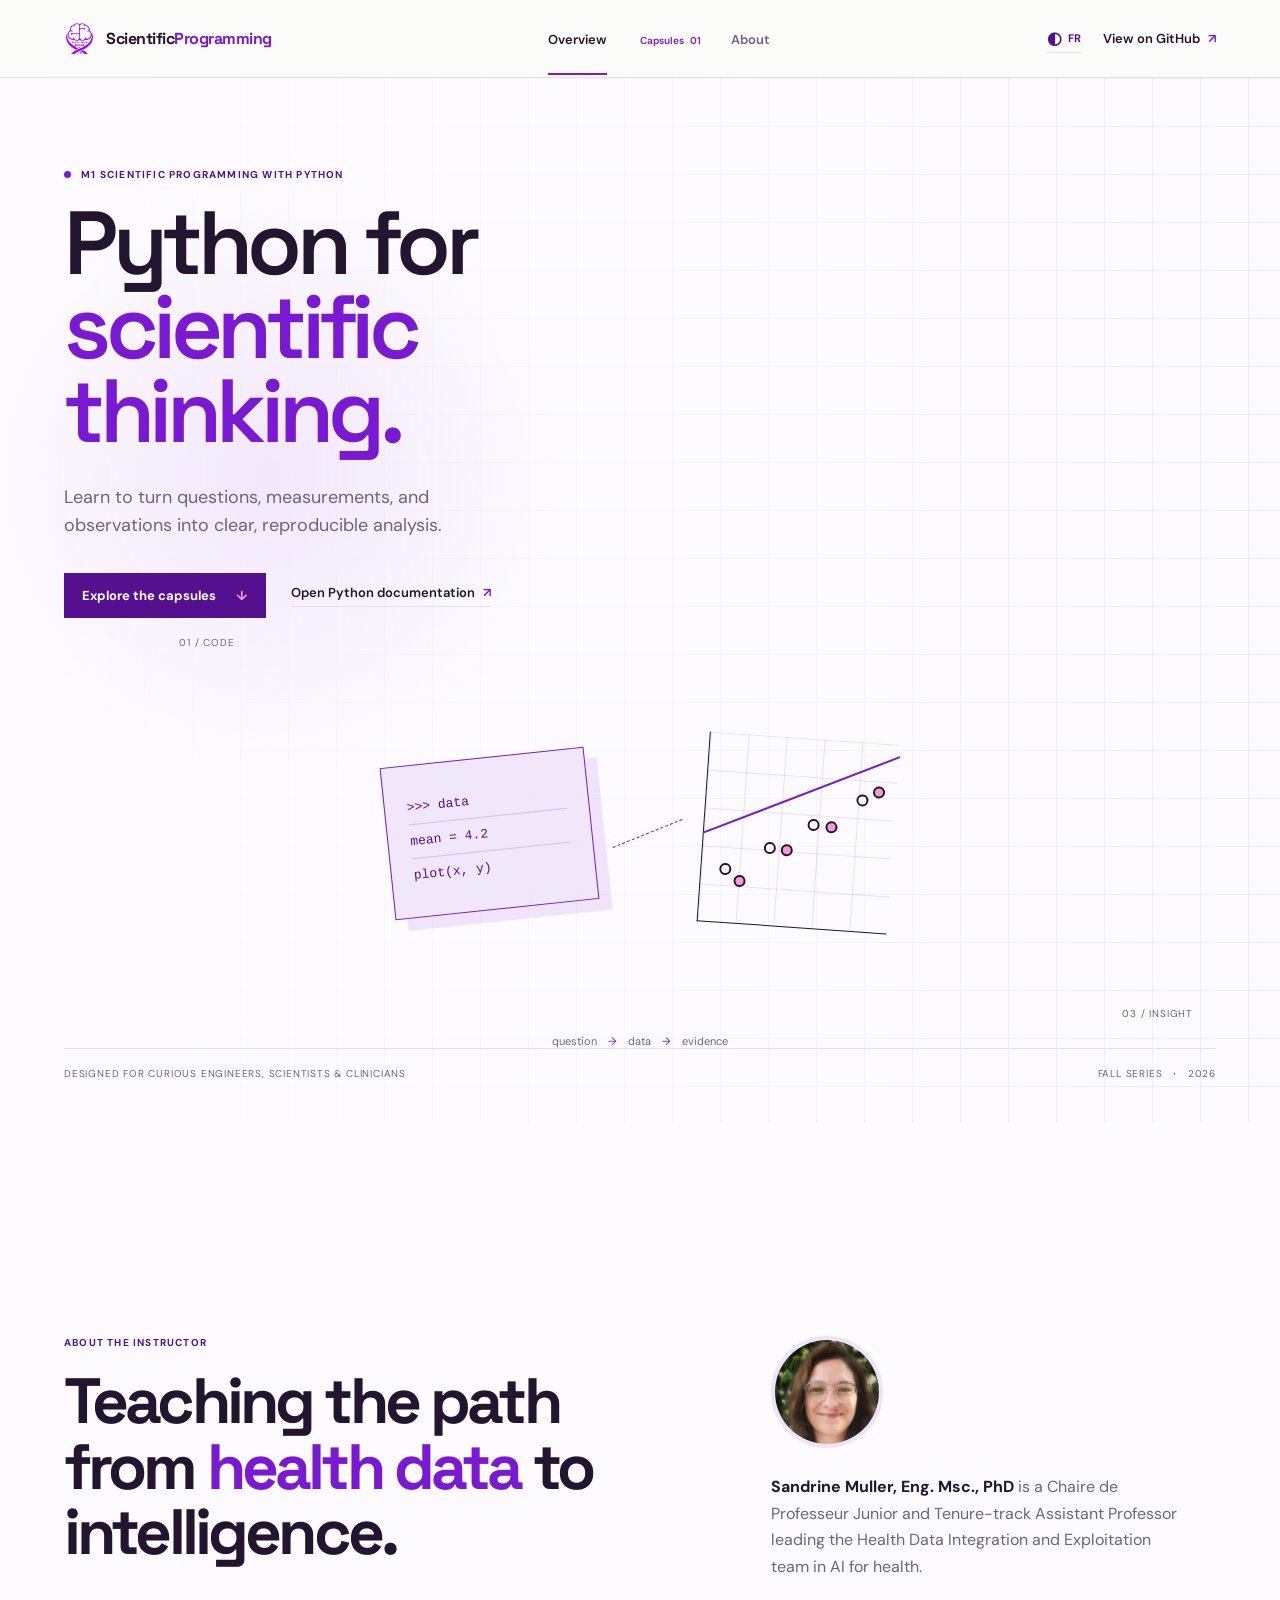
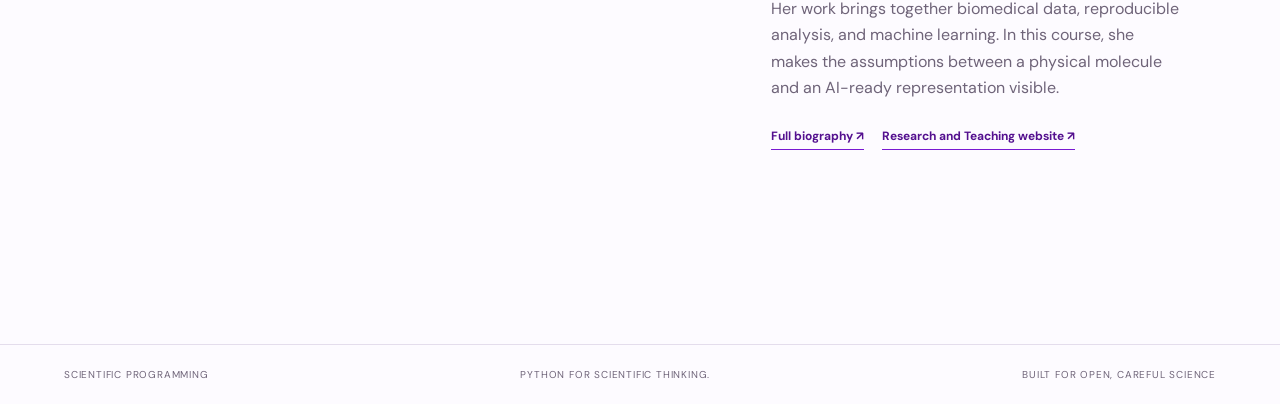
==== site/index.html @ 2bdbfa8b "creating first capsule: set up" ====
<!doctype html>
<html lang="en">
<head>
  <meta charset="utf-8">
  <meta name="viewport" content="width=device-width, initial-scale=1">
  <meta name="description" content="A beginner-friendly scientific programming course with Python.">
  <title>Scientific Programming with Python</title>
  <link rel="icon" type="image/png" href="icon.png">
  <link rel="preconnect" href="https://fonts.googleapis.com">
  <link rel="preconnect" href="https://fonts.gstatic.com" crossorigin>
  <link href="https://fonts.googleapis.com/css2?family=DM+Sans:wght@400;500;600;700&family=Space+Grotesk:wght@500;600;700&display=swap" rel="stylesheet">
  <link rel="stylesheet" href="styles.css">
</head>
<body>
  <header class="site-header">
    <a class="wordmark" href="#overview">
      <img src="icon.png" alt="">
      <span>Scientific<span>Programming</span></span>
    </a>
    <nav class="main-nav" aria-label="Main navigation">
      <button class="nav-link is-active" data-tab="overview" data-label="overview">Overview</button>
      <button class="nav-link" data-tab="courses">
        <span data-label="courses">Capsules</span>
        <span id="nav-course-count">01</span>
      </button>
      <button class="nav-link" data-tab="about" data-label="about">About</button>
    </nav>
    <div class="header-actions">
      <button class="language-toggle" id="language-toggle" type="button" aria-label="Passer en francais" title="Passer en francais">
        <span aria-hidden="true">◐</span>
        <span class="language-code">FR</span>
      </button>
      <a class="github-link" data-label="github" href="https://github.com/sandrine-muller/Python4Beginners" target="_blank" rel="noreferrer">
        View on GitHub <span>↗</span>
      </a>
    </div>
  </header>

  <main>
    <section class="hero tab-panel is-visible" data-panel="overview" id="overview">
      <div class="hero-copy">
        <p class="eyebrow"><span class="eyebrow-dot"></span> M1 Scientific programming with Python</p>
        <h1>Python for<br><em>scientific thinking.</em></h1>
        <p class="hero-lede">Learn to turn questions, measurements, and observations into clear, reproducible analysis.</p>
        <div class="hero-actions">
          <button class="button button-dark" data-tab="courses" data-label="explore">Explore the capsules <span>↓</span></button>
          <a class="text-link" data-label="reference" href="https://docs.python.org/3/tutorial/" target="_blank" rel="noreferrer">Open Python documentation <span>↗</span></a>
        </div>
      </div>
      <div class="hero-visual" aria-label="A visual path from Python code to structured data and a scientific plot">
        <div class="visual-label label-top">01 / code</div>
        <div class="visual-label label-bottom">03 / insight</div>
        <div class="code-diagram">
          <span>&gt;&gt;&gt; data</span>
          <span>mean = 4.2</span>
          <span>plot(x, y)</span>
        </div>
        <div class="path-line"></div>
        <div class="plot-diagram">
          <i></i><i></i><i></i><i></i>
          <b></b><b></b><b></b><b></b>
        </div>
        <div class="visual-caption">question <span>→</span> data <span>→</span> evidence</div>
      </div>
      <div class="hero-footer">
        <span>Designed for curious engineers, scientists &amp; clinicians</span>
        <span>Fall series <b>·</b> 2026</span>
      </div>
    </section>

    <section class="content-section tab-panel" data-panel="courses" id="courses">
      <div class="section-heading">
        <div>
          <p class="eyebrow" data-label="curriculum">The curriculum</p>
          <h2>Small steps.<br><em>Scientific habits.</em></h2>
        </div>
        <p class="section-intro" data-label="course-intro">Short, focused resources to help you become confident with Python for scientific work.</p>
      </div>
      <div class="course-layout">
        <div class="course-list" id="course-list">
          <p class="loading">Loading capsules...</p>
        </div>
        <aside class="course-detail" id="course-detail">
          <p class="detail-kicker">Select a capsule</p>
          <h3>Start at the beginning.</h3>
          <p>Choose a capsule to see its learning outcomes and next steps.</p>
        </aside>
      </div>
    </section>

    <section class="lesson-panel tab-panel" data-panel="tutorial" id="tutorial">
      <div class="lesson-toolbar">
        <button class="back-button" id="back-to-courses" type="button">← <span data-label="back">Back to capsules</span></button>
      </div>
      <div id="lesson-content"></div>
    </section>

    <section class="content-section about-section tab-panel" data-panel="about" id="about">
      <div class="about-statement">
        <p class="eyebrow" data-label="about-eyebrow">About the instructor</p>
        <h2 data-label="about-title">Teaching the path from <em>health data</em> to intelligence.</h2>
      </div>
      <div class="about-copy">
        <img class="portrait" src="SandrineMuller-PhD-UGA.jpg" alt="Portrait of Sandrine Muller">
        <p><strong>Sandrine Muller, Eng. Msc., PhD</strong> is a Chaire de Professeur Junior and Tenure-track Assistant Professor leading the Health Data Integration and Exploitation team in AI for health.</p>
        <p data-label="about-text">Her work brings together biomedical data, reproducible analysis, and machine learning. In this course, she makes the assumptions between a physical molecule and an AI-ready representation visible.</p>
        <div class="profile-links">
          <a href="https://ai4health-daisy-lig.github.io/our-group/1-members/sandrine-muller" target="_blank" rel="noreferrer">Full biography ↗</a>
          <a href="https://ai4health-daisy-lig.github.io/" target="_blank" rel="noreferrer">Research and Teaching website ↗</a>
        </div>
      </div>
    </section>
  </main>

  <footer class="site-footer">
    <span>Scientific Programming</span>
    <span>Python for scientific thinking.</span>
    <span data-label="footer-copy">Built for open, careful science</span>
  </footer>
  <script src="app.js"></script>
</body>
</html>
---- site/styles.css ----
:root { --ink:#21152f; --muted:#6f6479; --line:#e4ddec; --paper:#fdfbff; --purple:#7919d1; --purple-dark:#54108f; --lilac:#eee3fb; --pink:#f39bd1; --blue:#b7d8ff; --display:'Space Grotesk',sans-serif; --body:'DM Sans',sans-serif; }
* { box-sizing:border-box; }
html { scroll-behavior:smooth; }
body { margin:0; color:var(--ink); background:var(--paper); font-family:var(--body); font-size:16px; }
button,a { font:inherit; } button { cursor:pointer; }
.site-header { height:78px; padding:0 5vw; display:flex; align-items:center; justify-content:space-between; border-bottom:1px solid var(--line); background:rgba(251,252,250,.94); position:sticky; top:0; z-index:5; backdrop-filter:blur(12px); }
.wordmark { display:flex; align-items:center; gap:11px; color:var(--ink); text-decoration:none; font-family:var(--display); font-size:16px; font-weight:700; letter-spacing:-.03em; }.wordmark img { width:31px; height:31px; object-fit:contain; }.wordmark>span span { color:var(--purple); }
.main-nav { display:flex; align-items:center; gap:30px; height:100%; }.nav-link { border:0; border-bottom:2px solid transparent; background:transparent; color:var(--muted); padding:28px 0 25px; font-size:13px; font-weight:600; transition:color .2s,border-color .2s; }.nav-link:hover,.nav-link.is-active { color:var(--ink); border-bottom-color:var(--purple); }.nav-link span { margin-left:3px; font-size:10px; color:var(--purple); }.github-link,.text-link { color:var(--ink); text-decoration:none; font-size:13px; font-weight:600; }.github-link span,.text-link span { color:var(--purple); margin-left:5px; }.tab-panel { display:none; }.tab-panel.is-visible { display:block; }
.hero { min-height:calc(100vh - 78px); padding:10vh 5vw 42px; position:relative; display:grid; grid-template-columns:1fr 1.05fr; gap:5vw; align-content:center; overflow:hidden; background-image:linear-gradient(rgba(228,221,236,.55) 1px,transparent 1px),linear-gradient(90deg,rgba(228,221,236,.55) 1px,transparent 1px); background-size:48px 48px; }.hero:before { content:''; position:absolute; inset:0; background:radial-gradient(circle at 21% 38%,rgba(238,227,251,.8),transparent 25%),linear-gradient(90deg,var(--paper) 3%,rgba(253,251,255,.65) 48%,transparent 100%); pointer-events:none; }.hero-copy,.hero-visual,.hero-footer { position:relative; z-index:1; }.eyebrow { margin:0 0 20px; color:var(--purple-dark); text-transform:uppercase; letter-spacing:.12em; font-size:10px; font-weight:700; }.eyebrow-dot { display:inline-block; width:7px; height:7px; margin-right:7px; border-radius:50%; background:var(--purple); } h1,h2,h3 { font-family:var(--display); letter-spacing:-.06em; }.hero h1 { max-width:650px; margin:0; font-size:clamp(52px,7vw,104px); line-height:.94; font-weight:600; }.hero h1 em,h2 em { color:var(--purple); font-style:normal; }.hero-lede { max-width:440px; margin:30px 0 34px; color:var(--muted); font-size:18px; line-height:1.55; }.hero-actions { display:flex; align-items:center; gap:25px; }.button { border:0; padding:14px 18px; font-size:13px; font-weight:700; }.button-dark { color:white; background:var(--purple-dark); }.button-dark span { margin-left:17px; color:var(--pink); }.text-link { border-bottom:1px solid var(--line); padding-bottom:5px; }
.hero-visual { min-height:430px; display:flex; justify-content:center; align-items:center; }.cell-diagram { width:210px; height:210px; position:relative; border:1px solid #a77ad0; border-radius:48% 52% 45% 55%; transform:rotate(-22deg); background:rgba(238,227,251,.75); }.cell-core { position:absolute; width:72px; height:72px; left:69px; top:69px; border:1px solid var(--purple); border-radius:50%; background:rgba(255,255,255,.55); }.cell-core:after { content:''; position:absolute; width:22px; height:22px; left:24px; top:24px; border-radius:50%; background:var(--purple); }.cell-ring { position:absolute; border:1px dashed rgba(121,25,209,.5); border-radius:50%; }.ring-one { width:250px; height:135px; left:-21px; top:35px; transform:rotate(50deg); }.ring-two { width:145px; height:260px; left:31px; top:-27px; transform:rotate(32deg); }.cell-dot { position:absolute; width:10px; height:10px; background:var(--purple); border-radius:50%; }.dot-one { left:24px; top:42px; }.dot-two { left:175px; top:105px; background:var(--blue); }.dot-three { left:92px; top:185px; background:var(--purple-dark); }.path-line { width:75px; border-top:1px dashed var(--purple); transform:rotate(-22deg); margin:0 18px; }.network-diagram { width:180px; height:180px; position:relative; background-image:linear-gradient(30deg,transparent 48%,rgba(121,25,209,.5) 49%,rgba(121,25,209,.5) 51%,transparent 52%),linear-gradient(-30deg,transparent 48%,rgba(121,25,209,.5) 49%,rgba(121,25,209,.5) 51%,transparent 52%); background-size:65px 70px; }.network-diagram span,.network-diagram b { position:absolute; width:13px; height:13px; border:2px solid var(--ink); border-radius:50%; background:var(--paper); }.network-diagram span:nth-child(1) { left:4px; top:18px; }.network-diagram span:nth-child(2) { left:4px; top:82px; }.network-diagram span:nth-child(3) { left:4px; top:146px; }.network-diagram span:nth-child(4) { left:80px; top:18px; }.network-diagram span:nth-child(5) { left:80px; top:82px; }.network-diagram span:nth-child(6) { left:80px; top:146px; }.network-diagram span:nth-child(7) { right:4px; top:50px; }.network-diagram span:nth-child(8) { right:4px; top:114px; }.network-diagram b { width:7px; height:7px; border:0; background:var(--purple); }.network-diagram b:nth-of-type(1) { left:41px; top:48px; }.network-diagram b:nth-of-type(2) { left:119px; top:77px; }.network-diagram b:nth-of-type(3) { left:42px; top:125px; }.visual-label { position:absolute; color:var(--muted); font-size:10px; letter-spacing:.08em; text-transform:uppercase; }.label-top { top:18px; left:10%; }.label-bottom { right:2%; bottom:28px; }.visual-caption { position:absolute; bottom:0; left:50%; transform:translateX(-50%); color:var(--muted); font-size:11px; white-space:nowrap; }.visual-caption span { color:var(--purple); padding:0 8px; }.hero-footer { grid-column:1 / -1; display:flex; justify-content:space-between; border-top:1px solid var(--line); padding-top:18px; color:var(--muted); text-transform:uppercase; letter-spacing:.08em; font-size:10px; }.hero-footer b { color:var(--purple); padding:0 7px; }
.content-section { max-width:1280px; min-height:calc(100vh - 78px); margin:auto; padding:100px 5vw 80px; }.section-heading { display:flex; justify-content:space-between; align-items:end; gap:40px; padding-bottom:55px; }.section-heading h2 { max-width:600px; margin:0; font-size:clamp(43px,6vw,76px); line-height:.98; font-weight:600; }.section-intro { max-width:330px; margin:0; color:var(--muted); line-height:1.6; }.course-layout { display:grid; grid-template-columns:1.1fr .9fr; gap:56px; align-items:start; }.course-list { border-top:1px solid var(--ink); }.course-row { display:grid; grid-template-columns:48px 1fr auto; gap:20px; align-items:center; width:100%; padding:22px 0; border:0; border-bottom:1px solid var(--line); background:transparent; text-align:left; color:var(--ink); transition:padding .2s,background .2s; }.course-row:hover,.course-row.is-selected { padding-left:12px; padding-right:12px; background:var(--lilac); }.course-number { color:var(--purple); font-family:var(--display); font-size:14px; }.course-row h3 { margin:0 0 5px; font-size:20px; letter-spacing:-.04em; }.course-meta { margin:0; color:var(--muted); font-size:12px; }.course-arrow { color:var(--purple); font-size:22px; }.course-detail { min-height:360px; padding:30px; border-top:3px solid var(--purple); background:var(--lilac); }.detail-kicker,.resource-type { margin:0 0 18px; color:var(--purple-dark); text-transform:uppercase; letter-spacing:.1em; font-size:10px; font-weight:700; }.course-detail h3 { margin:0 0 20px; font-size:36px; line-height:1; }.course-detail p { color:var(--muted); line-height:1.6; }.detail-outcomes { padding:18px 0 5px; margin:20px 0 0; border-top:1px solid #d6c4e7; }.detail-outcomes li { margin:10px 0; color:var(--ink); font-size:13px; line-height:1.4; }.detail-topics { display:flex; flex-wrap:wrap; gap:7px; margin-top:22px; }.topic { padding:7px 9px; color:var(--ink); background:white; font-size:11px; }.detail-links { display:flex; flex-wrap:wrap; gap:15px; margin-top:22px; }.detail-links a { color:var(--ink); font-size:12px; font-weight:700; text-decoration:none; border-bottom:1px solid var(--purple); padding-bottom:3px; }.loading { color:var(--muted); }
.resource-grid { display:grid; grid-template-columns:repeat(2,1fr); border-top:1px solid var(--ink); border-left:1px solid var(--line); }.resource-card { position:relative; min-height:225px; padding:28px; color:var(--ink); text-decoration:none; border-right:1px solid var(--line); border-bottom:1px solid var(--line); transition:background .2s; }.resource-card:hover { background:var(--lilac); }.resource-card h3 { max-width:270px; margin:0 0 14px; font-size:25px; }.resource-card p { max-width:310px; margin:0; color:var(--muted); line-height:1.5; font-size:14px; }.resource-arrow { position:absolute; right:28px; bottom:26px; color:var(--purple); font-size:21px; }.about-section { display:grid; grid-template-columns:1.3fr 1fr; align-content:center; gap:10vw; }.about-statement h2 { max-width:700px; margin:0; font-size:clamp(40px,5vw,70px); line-height:1.02; }.about-copy { max-width:410px; color:var(--muted); line-height:1.65; }.about-copy strong { color:var(--ink); }.portrait { display:block; width:112px; height:112px; margin-bottom:26px; border:4px solid var(--lilac); border-radius:50%; object-fit:cover; object-position:top; }.profile-links { display:flex; flex-wrap:wrap; gap:12px 18px; margin-top:25px; }.profile-links a { color:var(--purple-dark); font-size:12px; font-weight:700; text-decoration:none; border-bottom:1px solid var(--purple); padding-bottom:3px; }.signature { display:flex; align-items:center; gap:12px; margin-top:36px; color:var(--ink); text-transform:uppercase; letter-spacing:.08em; font-size:10px; font-weight:700; }.signature-line { width:42px; height:2px; background:var(--purple); }.site-footer { display:flex; justify-content:space-between; padding:23px 5vw; border-top:1px solid var(--line); color:var(--muted); text-transform:uppercase; letter-spacing:.08em; font-size:10px; }
@media (max-width:850px) { .site-header { padding:0 24px; }.main-nav { gap:15px; }.github-link { display:none; }.hero { grid-template-columns:1fr; padding:80px 24px 32px; }.hero-visual { min-height:300px; transform:scale(.8); transform-origin:center; }.hero-footer { grid-column:1; gap:12px; flex-direction:column; }.content-section { padding:70px 24px 55px; }.section-heading,.course-layout,.about-section { display:block; }.section-intro { margin-top:25px; }.course-detail { margin-top:35px; }.about-copy { margin-top:30px; }.site-footer { gap:12px; flex-direction:column; } }
@media (max-width:520px) { .site-header { height:65px; }.wordmark { font-size:14px; }.main-nav { gap:10px; }.nav-link { padding:22px 0 20px; font-size:11px; }.nav-link span { display:none; }.hero { min-height:calc(100vh - 65px); padding-top:55px; }.hero h1 { font-size:52px; }.hero-lede { font-size:16px; }.hero-actions { align-items:flex-start; flex-direction:column; gap:20px; }.hero-visual { margin-left:-30px; transform:scale(.64); min-height:260px; }.hero-footer { font-size:9px; }.section-heading h2 { font-size:46px; }.course-row { grid-template-columns:30px 1fr 16px; gap:10px; }.course-row h3 { font-size:17px; }.resource-grid { grid-template-columns:1fr; }.about-statement h2 { font-size:42px; } }

.header-actions { display:flex; align-items:center; gap:22px; }
.language-toggle { display:flex; align-items:center; gap:6px; border:0; border-bottom:1px solid var(--line); padding:5px 0; background:transparent; color:var(--purple-dark); font-size:11px; font-weight:700; }
.language-toggle span:first-child { font-size:17px; line-height:1; }
.language-toggle:hover { color:var(--purple); }
.code-diagram { width:205px; padding:25px 22px; border:1px solid var(--purple); background:rgba(238,227,251,.8); transform:rotate(-6deg); box-shadow:12px 12px 0 rgba(121,25,209,.1); }
.code-diagram span { display:block; padding:9px 0; border-bottom:1px solid #d4bce9; color:var(--purple-dark); font-family:monospace; font-size:13px; }
.code-diagram span:last-child { border-bottom:0; }
.plot-diagram { width:190px; height:190px; position:relative; border-left:1px solid var(--ink); border-bottom:1px solid var(--ink); background-image:linear-gradient(rgba(121,25,209,.13) 1px,transparent 1px),linear-gradient(90deg,rgba(121,25,209,.13) 1px,transparent 1px); background-size:38px 38px; transform:rotate(4deg); }
.plot-diagram:after { content:''; position:absolute; width:210px; border-top:2px solid var(--purple); left:0; top:100px; transform:rotate(-25deg); transform-origin:left; }
.plot-diagram i,.plot-diagram b { position:absolute; z-index:1; width:12px; height:12px; border-radius:50%; border:2px solid var(--ink); background:var(--paper); }
.plot-diagram i:nth-child(1) { left:18px; top:130px; }.plot-diagram i:nth-child(2) { left:61px; top:106px; }.plot-diagram i:nth-child(3) { left:103px; top:80px; }.plot-diagram i:nth-child(4) { left:150px; top:52px; }
.plot-diagram b:nth-of-type(1) { left:33px; top:141px; background:var(--pink); }.plot-diagram b:nth-of-type(2) { left:78px; top:107px; background:var(--pink); }.plot-diagram b:nth-of-type(3) { left:121px; top:81px; background:var(--pink); }.plot-diagram b:nth-of-type(4) { left:166px; top:43px; background:var(--pink); }
.lesson-panel { max-width:1000px; margin:auto; padding:65px 5vw 100px; }
.lesson-toolbar { border-bottom:1px solid var(--line); padding-bottom:20px; }
.back-button { border:0; border-bottom:1px solid var(--line); padding:0 0 6px; background:transparent; color:var(--purple-dark); font-size:13px; font-weight:700; }
.lesson-panel h2 { max-width:820px; margin:45px 0 20px; font-size:clamp(44px,6vw,78px); line-height:.98; }
.lesson-intro { max-width:700px; color:var(--muted); font-size:18px; line-height:1.6; }
.lesson-sections { display:grid; grid-template-columns:repeat(2,1fr); gap:1px; margin-top:55px; background:var(--line); border-top:1px solid var(--line); }
.lesson-section { min-height:380px; padding:30px; background:var(--paper); }
.lesson-section h3 { margin:0 0 22px; font-size:23px; line-height:1.15; letter-spacing:-.04em; }
.lesson-section ol { padding-left:20px; color:var(--muted); line-height:1.6; }
.lesson-section li { margin:10px 0; padding-left:4px; }
.lesson-section pre { overflow:auto; margin:25px 0 0; padding:18px; color:#fdfbff; background:var(--ink); font-size:12px; line-height:1.6; white-space:pre; }
.lesson-link { display:inline-block; margin-top:24px; color:var(--purple-dark); font-size:12px; font-weight:700; text-decoration:none; border-bottom:1px solid var(--purple); padding-bottom:4px; }
.troubleshooting { margin-top:25px; border-top:1px solid var(--line); }
.troubleshooting div { padding:14px 0; border-bottom:1px solid var(--line); }
.troubleshooting strong { font-size:13px; }
.troubleshooting p { margin:5px 0 0; color:var(--muted); font-size:13px; line-height:1.5; }
.lesson-closing { margin:45px 0 0; padding:25px; border-left:3px solid var(--purple); background:var(--lilac); color:var(--ink); line-height:1.6; }
@media (max-width:850px) { .header-actions { gap:10px; }.lesson-panel { padding:55px 24px 75px; }.lesson-sections { grid-template-columns:1fr; }.lesson-section { min-height:0; } }
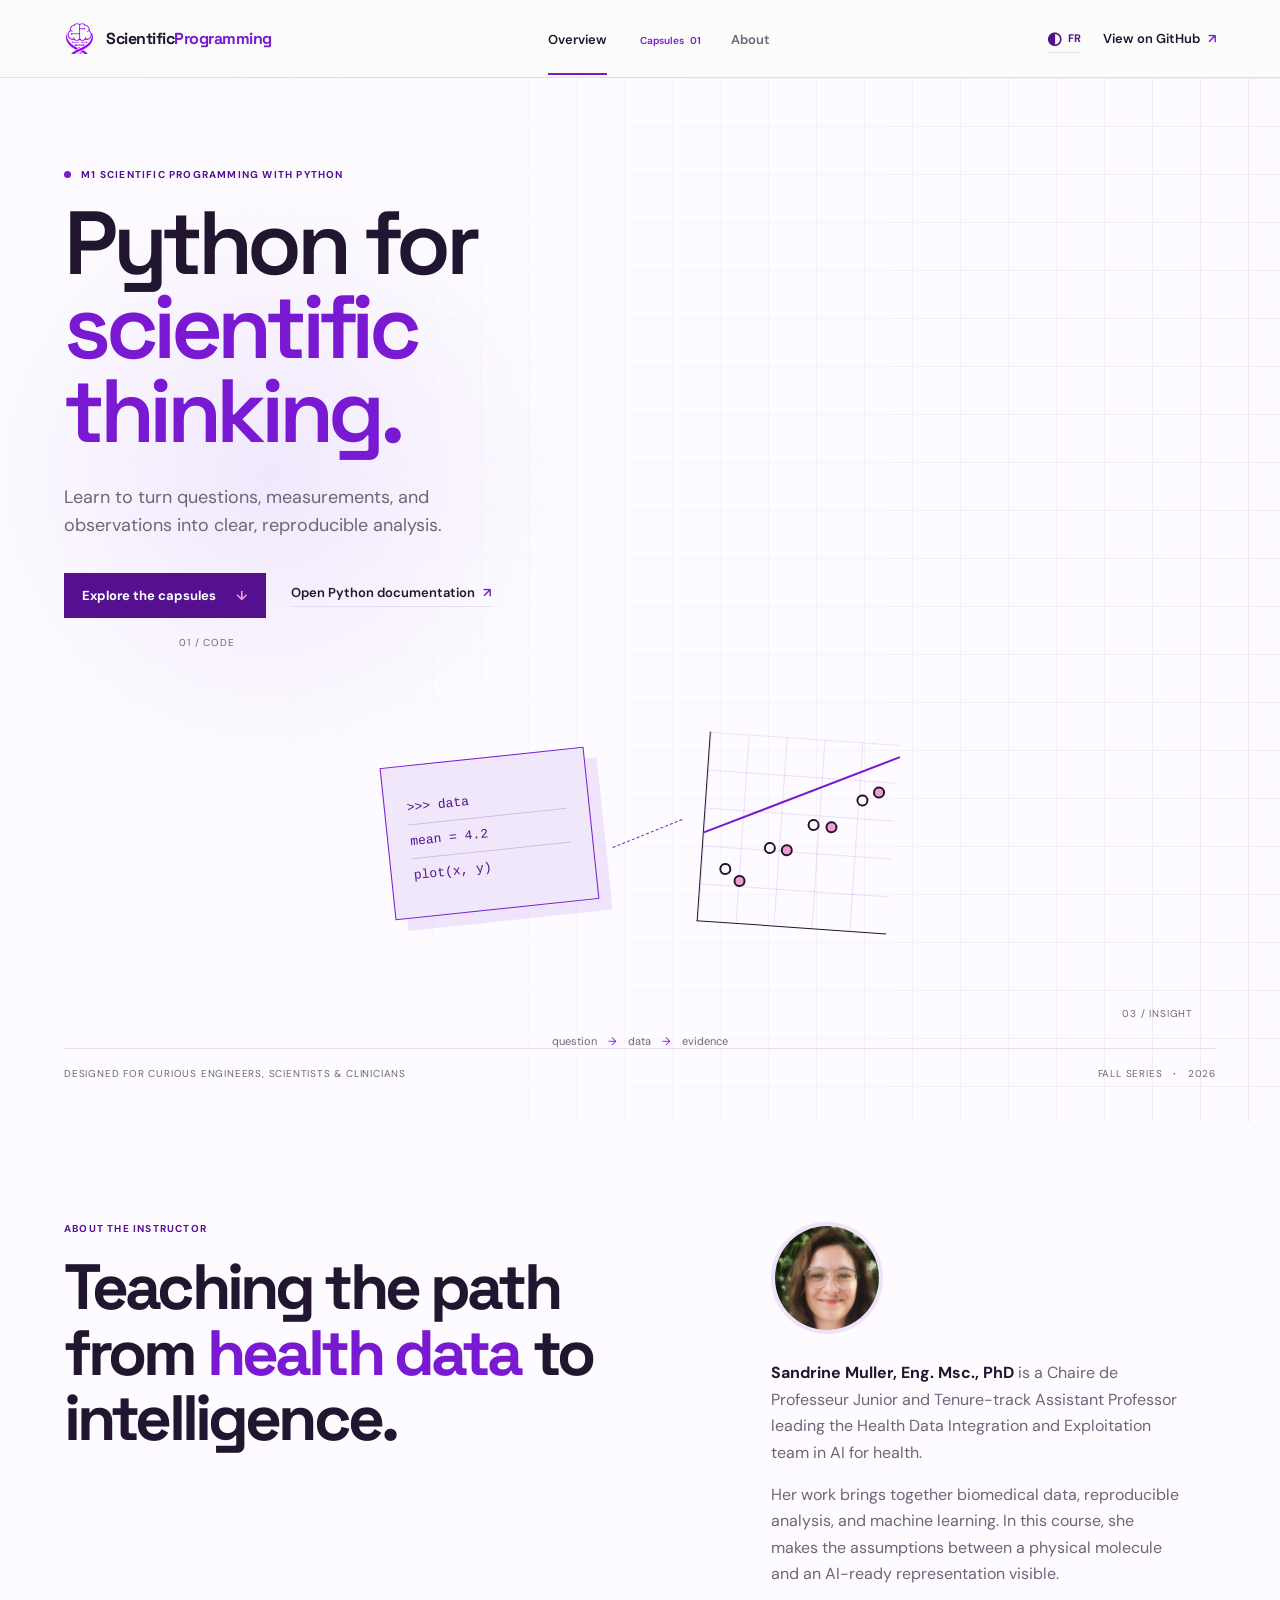
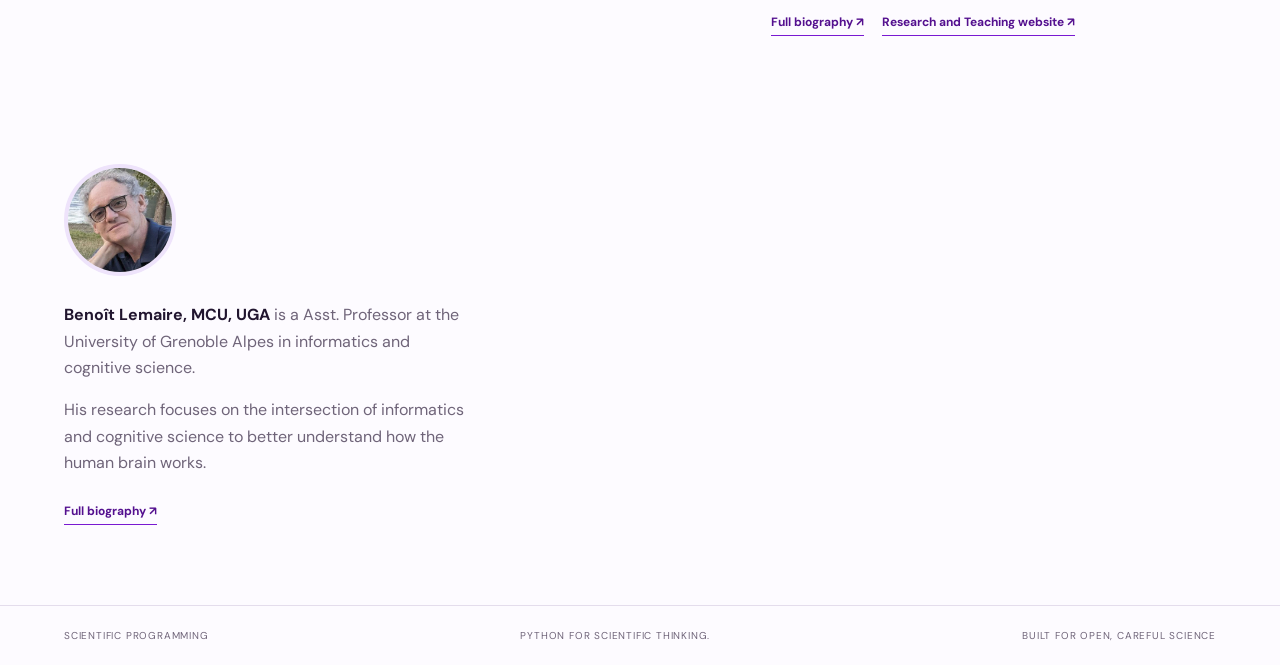
==== commit 51bb34c2: "add benoit's profile" ====
--- a/site/index.html
+++ b/site/index.html
@@ -30,7 +30,7 @@
         <span aria-hidden="true">◐</span>
         <span class="language-code">FR</span>
       </button>
-      <a class="github-link" data-label="github" href="https://github.com/sandrine-muller/Python4Beginners" target="_blank" rel="noreferrer">
+      <a class="github-link" data-label="github" href="https://github.com/AI4Health-DAISY-LIG/python4beginners" target="_blank" rel="noreferrer">
         View on GitHub <span>↗</span>
       </a>
     </div>
@@ -97,16 +97,24 @@
 
     <section class="content-section about-section tab-panel" data-panel="about" id="about">
       <div class="about-statement">
-        <p class="eyebrow" data-label="about-eyebrow">About the instructor</p>
+        <p class="eyebrow" data-label="about-eyebrow">About the instructors</p>
         <h2 data-label="about-title">Teaching the path from <em>health data</em> to intelligence.</h2>
       </div>
       <div class="about-copy">
-        <img class="portrait" src="SandrineMuller-PhD-UGA.jpg" alt="Portrait of Sandrine Muller">
+        <img class="portrait" src="images/SandrineMuller-PhD-UGA.jpg" alt="Portrait of Sandrine Muller">
         <p><strong>Sandrine Muller, Eng. Msc., PhD</strong> is a Chaire de Professeur Junior and Tenure-track Assistant Professor leading the Health Data Integration and Exploitation team in AI for health.</p>
         <p data-label="about-text">Her work brings together biomedical data, reproducible analysis, and machine learning. In this course, she makes the assumptions between a physical molecule and an AI-ready representation visible.</p>
         <div class="profile-links">
           <a href="https://ai4health-daisy-lig.github.io/our-group/1-members/sandrine-muller" target="_blank" rel="noreferrer">Full biography ↗</a>
           <a href="https://ai4health-daisy-lig.github.io/" target="_blank" rel="noreferrer">Research and Teaching website ↗</a>
+        </div>
+      </div>
+      <div class="about-copy">
+        <img class="portrait" src="images/BenoitLamaire.jpg" alt="Portrait of Benoît Lemaire">
+        <p><strong>Benoît Lemaire, MCU, UGA</strong>  is a Asst. Professor at the University of Grenoble Alpes in informatics and cognitive science.</p>
+        <p data-label="about-text">His research focuses on the intersection of informatics and cognitive science to better understand how the human brain works.</p>
+        <div class="profile-links">
+          <a href="https://lpnc.univ-grenoble-alpes.fr/fr/benoit-lemaire" target="_blank" rel="noreferrer">Full biography ↗</a>
         </div>
       </div>
     </section>
--- a/site/styles.css
+++ b/site/styles.css
@@ -42,4 +42,39 @@
 .troubleshooting strong { font-size:13px; }
 .troubleshooting p { margin:5px 0 0; color:var(--muted); font-size:13px; line-height:1.5; }
 .lesson-closing { margin:45px 0 0; padding:25px; border-left:3px solid var(--purple); background:var(--lilac); color:var(--ink); line-height:1.6; }
-@media (max-width:850px) { .header-actions { gap:10px; }.lesson-panel { padding:55px 24px 75px; }.lesson-sections { grid-template-columns:1fr; }.lesson-section { min-height:0; } }+@media (max-width:850px) { .header-actions { gap:10px; }.lesson-panel { padding:55px 24px 75px; }.lesson-sections { grid-template-columns:1fr; }.lesson-section { min-height:0; } }
+
+.tutorial-page .site-header { position:sticky; }
+.tutorial-layout { display:grid; grid-template-columns:240px minmax(0,860px); gap:75px; max-width:1280px; margin:0 auto; padding:70px 5vw 110px; align-items:start; }
+.tutorial-index { position:sticky; top:110px; border-top:2px solid var(--ink); padding-top:18px; }
+.tutorial-index .eyebrow { margin-bottom:22px; }
+.tutorial-index nav { display:grid; gap:3px; }
+.tutorial-index-link { display:grid; grid-template-columns:30px 1fr; gap:9px; padding:12px 9px; color:var(--muted); text-decoration:none; font-size:13px; line-height:1.35; border-left:2px solid transparent; }
+.tutorial-index-link span { color:var(--purple); font-family:var(--display); font-size:11px; }
+.tutorial-index-link:hover,.tutorial-index-link.is-current { color:var(--ink); border-left-color:var(--purple); background:var(--lilac); }
+.page-index { margin-top:34px; padding-top:20px; border-top:1px solid var(--line); }
+.page-index p { margin:0 0 13px; color:var(--purple-dark); text-transform:uppercase; letter-spacing:.12em; font-size:10px; font-weight:700; }
+.page-index a { display:block; padding:5px 0; color:var(--muted); font-size:12px; line-height:1.35; text-decoration:none; }
+.page-index a:hover { color:var(--purple-dark); }
+.tutorial-article { min-width:0; }
+.tutorial-article > h1 { max-width:800px; margin:0 0 28px; font-size:clamp(48px,6vw,86px); line-height:.95; }
+.tutorial-article > p:first-of-type { max-width:700px; margin:0 0 58px; color:var(--muted); font-size:19px; line-height:1.65; }
+.tutorial-article h2 { margin:70px 0 20px; padding-top:20px; border-top:1px solid var(--line); font-size:34px; line-height:1.05; }
+.tutorial-article h3 { margin:42px 0 13px; font-size:22px; line-height:1.15; letter-spacing:-.04em; }
+.tutorial-article p,.tutorial-article li { max-width:700px; color:var(--muted); line-height:1.7; }
+.tutorial-article ol,.tutorial-article ul { display:block; max-width:700px; padding-left:24px; }
+.tutorial-article li { padding-left:6px; margin:9px 0; }
+.tutorial-article a { color:var(--purple-dark); font-weight:700; }
+.tutorial-article code { padding:2px 5px; color:var(--purple-dark); background:var(--lilac); font-family:monospace; font-size:.9em; }
+.tutorial-article pre { max-width:760px; overflow:auto; margin:28px 0; padding:22px 24px; color:#fdfbff; background:var(--ink); line-height:1.65; }
+.tutorial-article pre code { padding:0; color:inherit; background:transparent; font-size:13px; white-space:pre; }
+.platform-code { position:relative; max-width:760px; }
+.platform-code[hidden] { display:none; }
+.platform-controls { display:flex; justify-content:flex-end; gap:3px; min-height:30px; padding:5px 8px; background:var(--ink); }
+.platform-controls button { border:0; padding:4px 7px; color:#b8a8c4; background:transparent; font-size:11px; line-height:1; }
+.platform-controls button:hover,.platform-controls button.is-selected { color:white; background:var(--purple); }
+.platform-controls button span { margin-left:3px; }
+.platform-code pre { margin:0; border-top:1px solid rgba(255,255,255,.12); }
+.tutorial-article img { display:block; width:100%; max-width:860px; height:auto; margin:30px 0 42px; border:1px solid var(--line); box-shadow:0 14px 30px rgba(33,21,47,.1); }
+@media (max-width:850px) { .tutorial-layout { grid-template-columns:1fr; gap:35px; padding:48px 24px 75px; }.tutorial-index { position:static; }.tutorial-index nav { grid-template-columns:repeat(2,minmax(0,1fr)); }.tutorial-article > h1 { font-size:52px; }.tutorial-article h2 { margin-top:52px; } }
+@media (max-width:520px) { .tutorial-page .main-nav { gap:10px; }.tutorial-page .github-link { display:none; }.tutorial-index nav { grid-template-columns:1fr; }.tutorial-article > h1 { font-size:45px; }.tutorial-article > p:first-of-type { font-size:17px; }.tutorial-article pre { margin-left:-4px; margin-right:-4px; padding:17px; } }
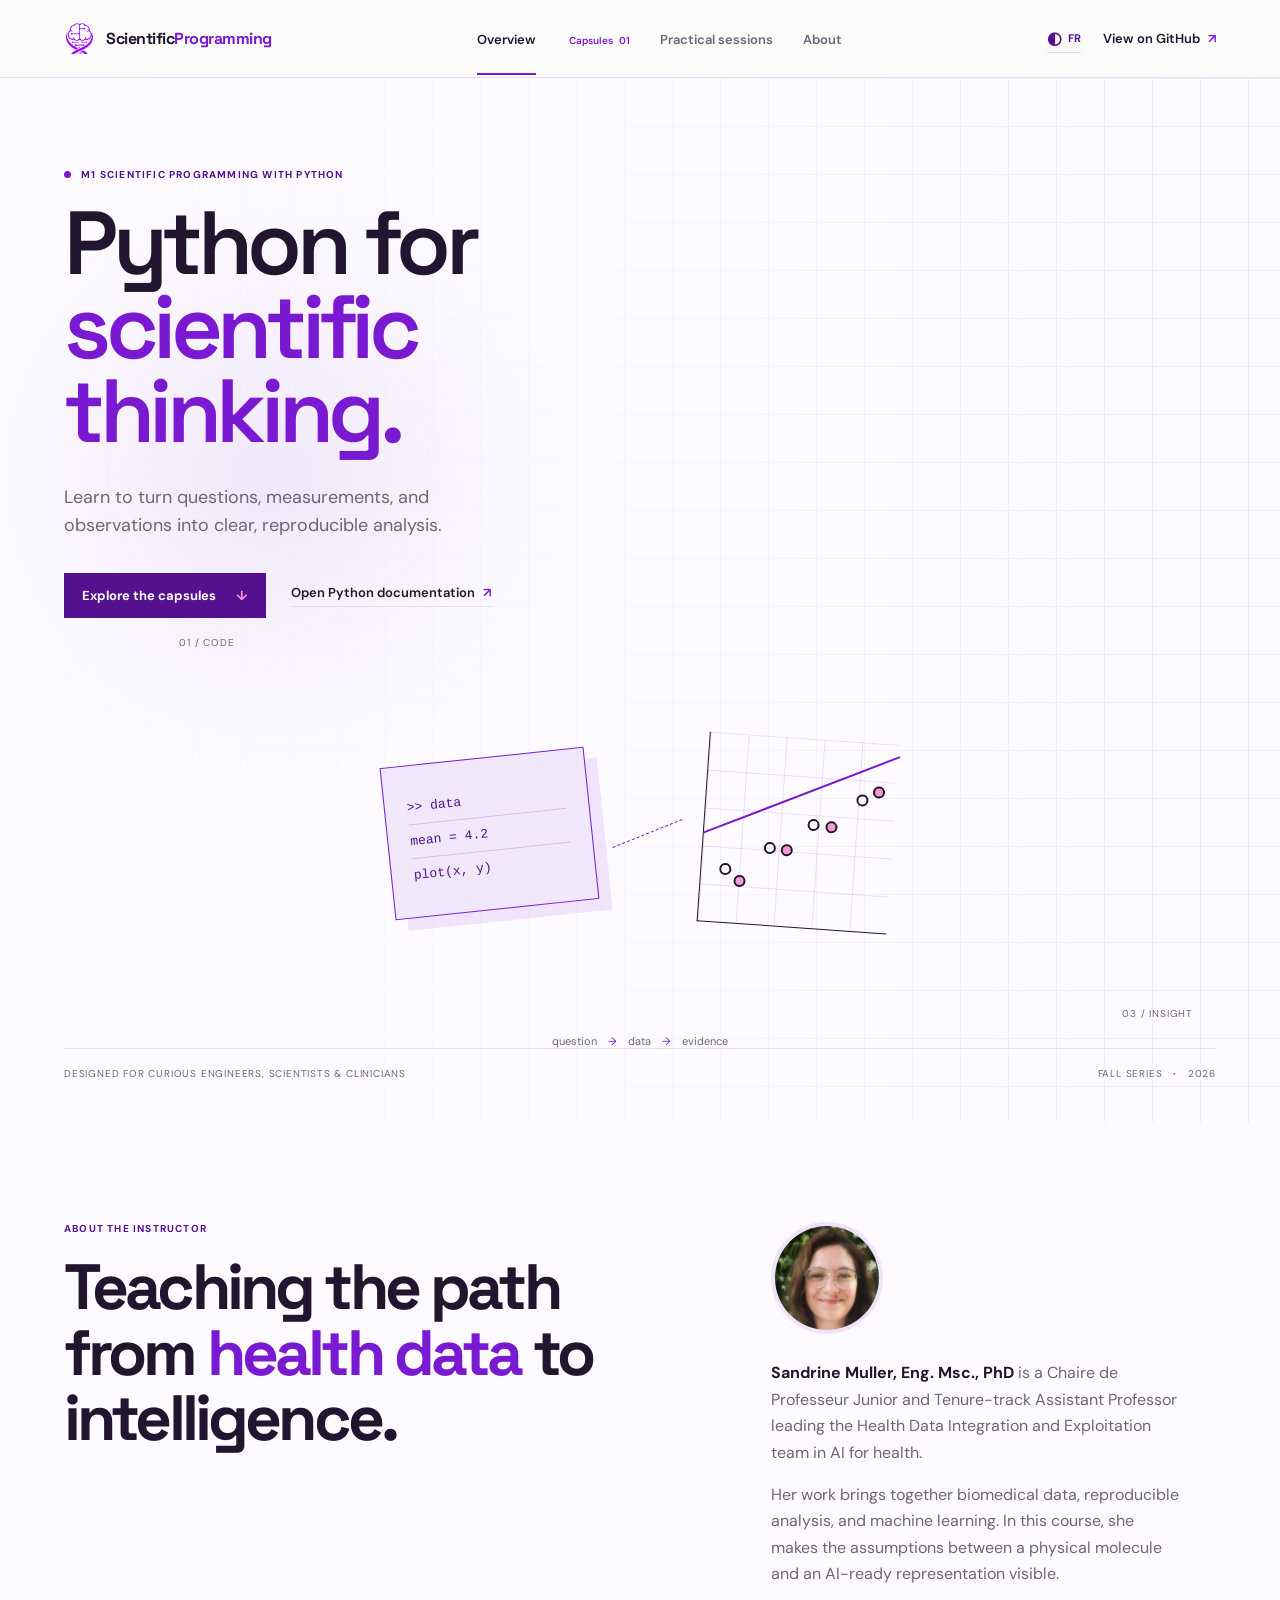
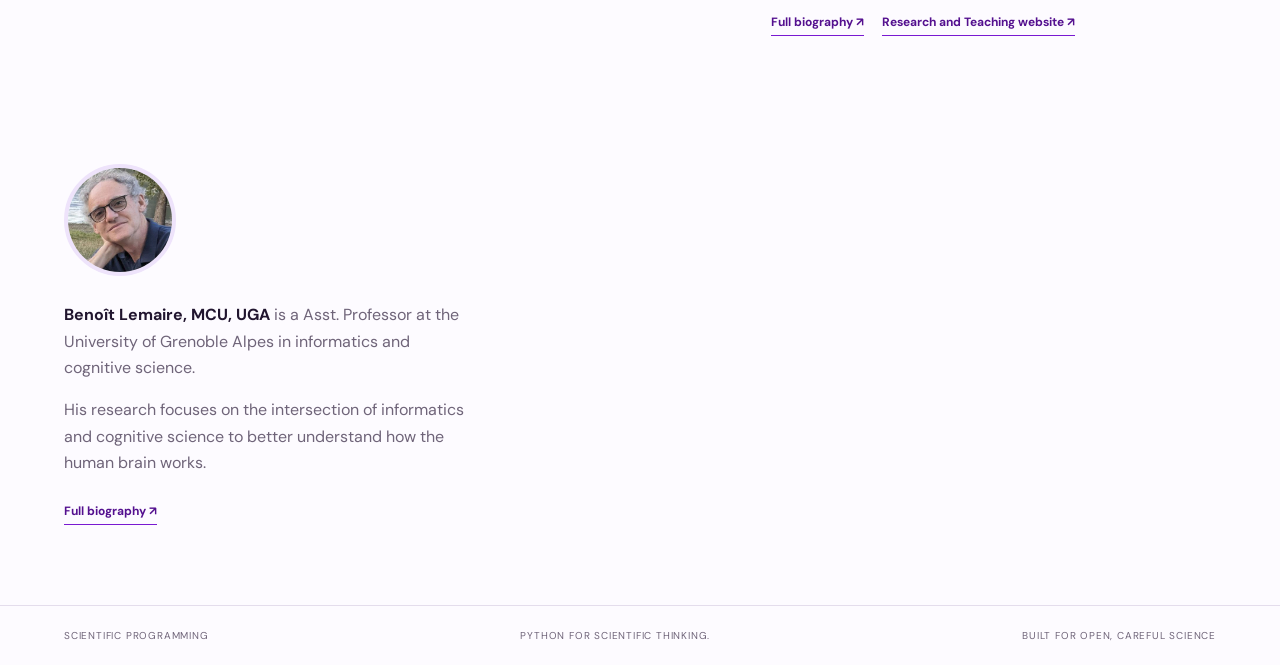
==== commit 6c9166fd: "add pdf and notebooks converters" ====
--- a/site/index.html
+++ b/site/index.html
@@ -11,7 +11,7 @@
   <link href="https://fonts.googleapis.com/css2?family=DM+Sans:wght@400;500;600;700&family=Space+Grotesk:wght@500;600;700&display=swap" rel="stylesheet">
   <link rel="stylesheet" href="styles.css">
 </head>
-<body>
+<body class="language-en">
   <header class="site-header">
     <a class="wordmark" href="#overview">
       <img src="icon.png" alt="">
@@ -23,6 +23,7 @@
         <span data-label="courses">Capsules</span>
         <span id="nav-course-count">01</span>
       </button>
+      <button class="nav-link" data-tab="practical_sessions" data-label="practical-sessions">Sessions pratiques</button>
       <button class="nav-link" data-tab="about" data-label="about">About</button>
     </nav>
     <div class="header-actions">
@@ -31,7 +32,7 @@
         <span class="language-code">FR</span>
       </button>
       <a class="github-link" data-label="github" href="https://github.com/AI4Health-DAISY-LIG/python4beginners" target="_blank" rel="noreferrer">
-        View on GitHub <span>↗</span>
+        View on GitHub <span aria-hidden="true">↗</span>
       </a>
     </div>
   </header>
@@ -40,18 +41,18 @@
     <section class="hero tab-panel is-visible" data-panel="overview" id="overview">
       <div class="hero-copy">
         <p class="eyebrow"><span class="eyebrow-dot"></span> M1 Scientific programming with Python</p>
-        <h1>Python for<br><em>scientific thinking.</em></h1>
+        <h1 class="title">Python for<br><em class="subtitle">scientific thinking.</em></h1>
         <p class="hero-lede">Learn to turn questions, measurements, and observations into clear, reproducible analysis.</p>
         <div class="hero-actions">
-          <button class="button button-dark" data-tab="courses" data-label="explore">Explore the capsules <span>↓</span></button>
-          <a class="text-link" data-label="reference" href="https://docs.python.org/3/tutorial/" target="_blank" rel="noreferrer">Open Python documentation <span>↗</span></a>
+          <button class="button button-dark" data-tab="courses" data-label="explore">Explore the capsules <span aria-hidden="true">↓</span></button>
+          <a class="text-link" data-label="reference" href="https://docs.python.org/3/tutorial/" target="_blank" rel="noreferrer">Open Python documentation <span aria-hidden="true">↗</span></a>
         </div>
       </div>
       <div class="hero-visual" aria-label="A visual path from Python code to structured data and a scientific plot">
         <div class="visual-label label-top">01 / code</div>
         <div class="visual-label label-bottom">03 / insight</div>
         <div class="code-diagram">
-          <span>&gt;&gt;&gt; data</span>
+          <span>&gt;&gt; data</span>
           <span>mean = 4.2</span>
           <span>plot(x, y)</span>
         </div>
@@ -60,7 +61,7 @@
           <i></i><i></i><i></i><i></i>
           <b></b><b></b><b></b><b></b>
         </div>
-        <div class="visual-caption">question <span>→</span> data <span>→</span> evidence</div>
+        <div class="visual-caption">question <span aria-hidden="true">→</span> data <span aria-hidden="true">→</span> evidence</div>
       </div>
       <div class="hero-footer">
         <span>Designed for curious engineers, scientists &amp; clinicians</span>
@@ -70,9 +71,9 @@
 
     <section class="content-section tab-panel" data-panel="courses" id="courses">
       <div class="section-heading">
-        <div>
+        <div class="text-block">
           <p class="eyebrow" data-label="curriculum">The curriculum</p>
-          <h2>Small steps.<br><em>Scientific habits.</em></h2>
+          <h2 class="title">Small steps.<br><em class="subtitle">Scientific habits.</em></h2>
         </div>
         <p class="section-intro" data-label="course-intro">Short, focused resources to help you become confident with Python for scientific work.</p>
       </div>
@@ -82,7 +83,7 @@
         </div>
         <aside class="course-detail" id="course-detail">
           <p class="detail-kicker">Select a capsule</p>
-          <h3>Start at the beginning.</h3>
+          <h3 class="title">Start at the beginning.</h3>
           <p>Choose a capsule to see its learning outcomes and next steps.</p>
         </aside>
       </div>
@@ -98,7 +99,7 @@
     <section class="content-section about-section tab-panel" data-panel="about" id="about">
       <div class="about-statement">
         <p class="eyebrow" data-label="about-eyebrow">About the instructors</p>
-        <h2 data-label="about-title">Teaching the path from <em>health data</em> to intelligence.</h2>
+        <h2 data-label="about-title">Teaching the path from <em class="subtitle">health data</em> to intelligence.</h2>
       </div>
       <div class="about-copy">
         <img class="portrait" src="images/SandrineMuller-PhD-UGA.jpg" alt="Portrait of Sandrine Muller">
@@ -111,13 +112,28 @@
       </div>
       <div class="about-copy">
         <img class="portrait" src="images/BenoitLamaire.jpg" alt="Portrait of Benoît Lemaire">
-        <p><strong>Benoît Lemaire, MCU, UGA</strong>  is a Asst. Professor at the University of Grenoble Alpes in informatics and cognitive science.</p>
+        <p><strong>Benoît Lemaire, MCU, UGA</strong> is a Asst. Professor at the University of Grenoble Alpes in informatics and cognitive science.</p>
         <p data-label="about-text">His research focuses on the intersection of informatics and cognitive science to better understand how the human brain works.</p>
         <div class="profile-links">
           <a href="https://lpnc.univ-grenoble-alpes.fr/fr/benoit-lemaire" target="_blank" rel="noreferrer">Full biography ↗</a>
         </div>
       </div>
     </section>
+
+    <section class="content-section practical-sessions-section tab-panel" data-panel="practical_sessions" id="practical-sessions">
+      <div class="section-heading">
+        <div class="text-block">
+          <p class="eyebrow" data-label="practical-eyebrow">Sessions pratiques</p>
+          <h2 class="title" data-label="practical-title">Mettre en pratique les concepts.</h2>
+        </div>
+      </div>
+      <div class="practical-sessions-layout">
+        <aside id="practical-sessions-index" class="course-detail">
+          <p class="loading" data-label="practical-loading">Loading practical sessions...</p>
+        </aside>
+      </div>
+    </section>
+
   </main>
 
   <footer class="site-footer">
